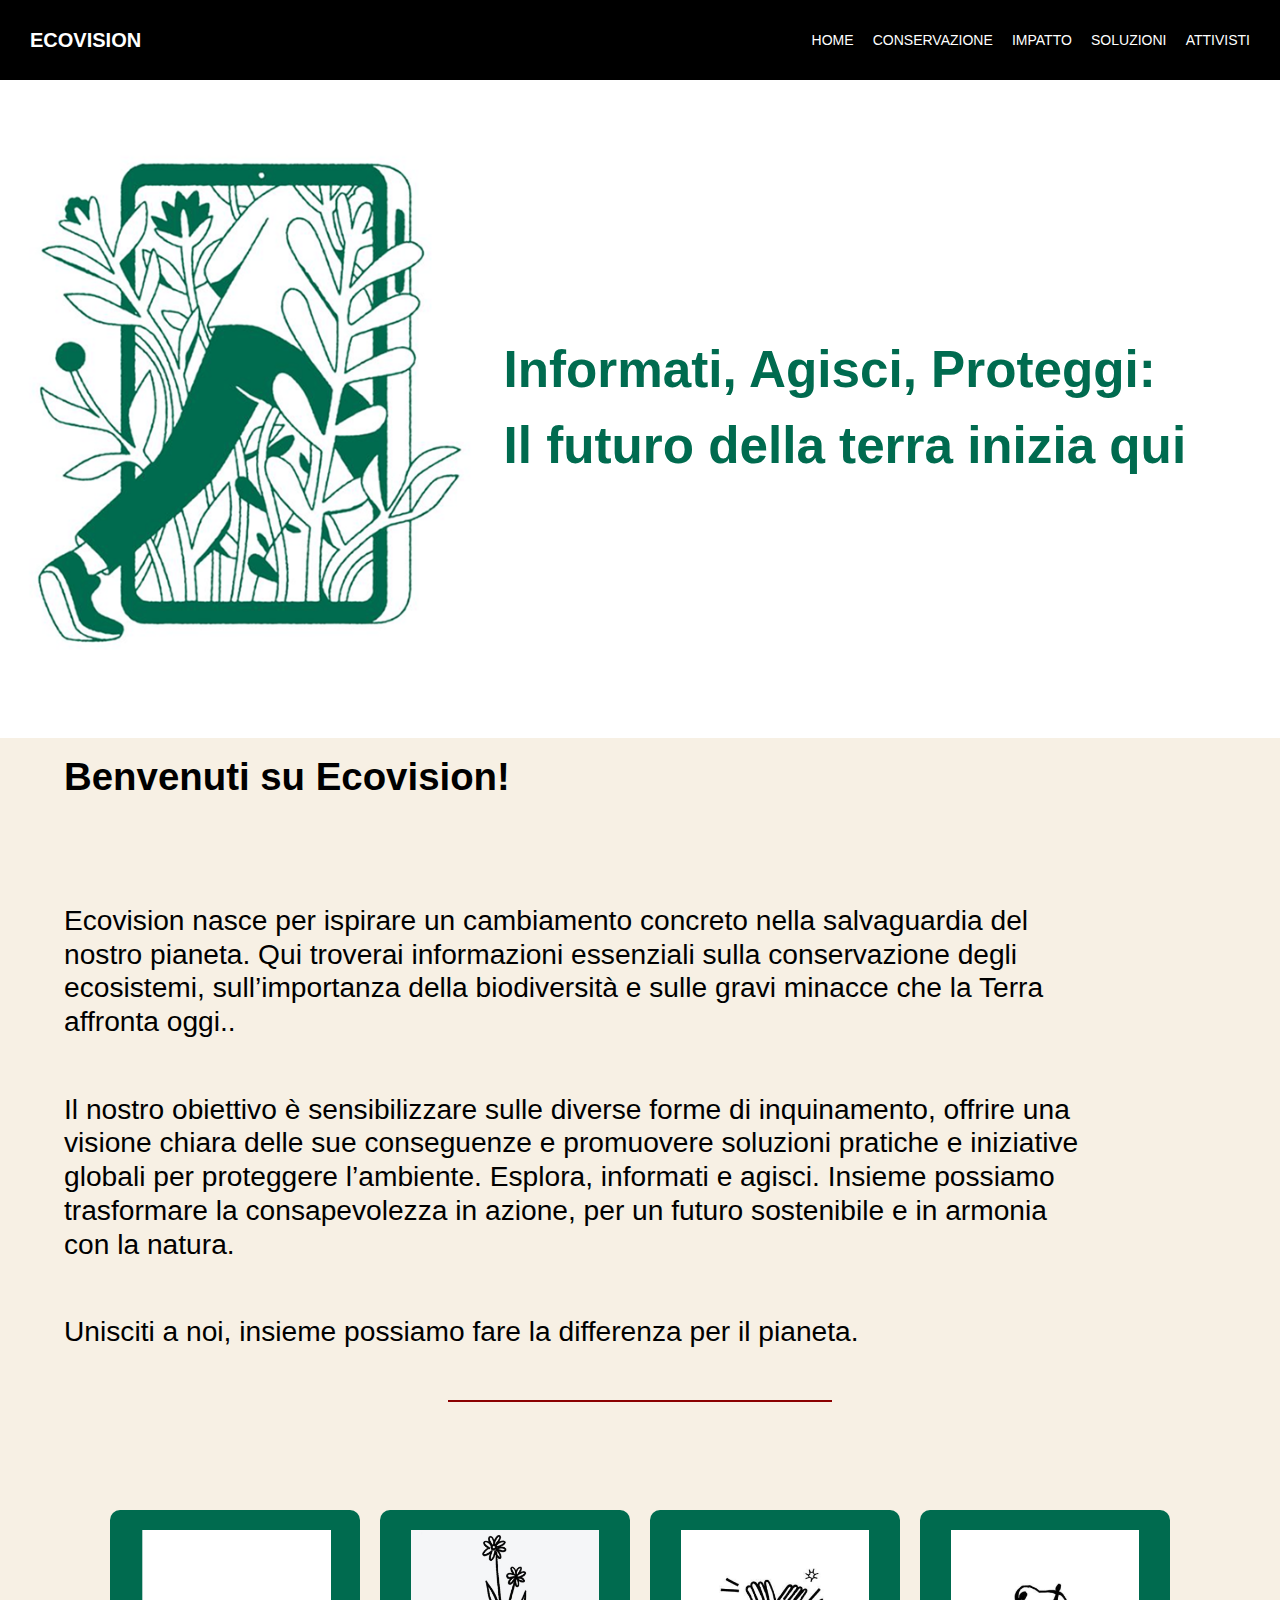
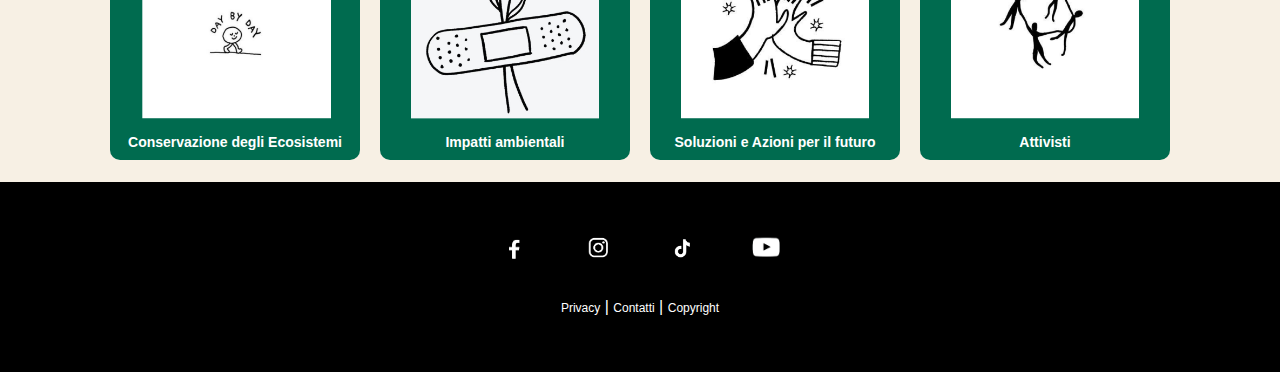
==== index.html @ 2e13fce9 "added files" ====
<!DOCTYPE html>
<html lang="en">
<head>
    <meta charset="UTF-8">
    <meta name="viewport" content="width=device-width, initial-scale=1.0">
    <title>Ecovision</title>
    <link rel="stylesheet" href="css/style.css">
    <link href="https://indestructibletype.com/Jost.html" rel="stylesheet">
</head>
    <section class="hero">
        <img src="img/sfondo.png" alt="">
        
        <div class="text">
            <p>Informati, Agisci, Proteggi:<br>Il futuro della terra inizia qui</p>
      </div>
    </section>
    </body>
    </html>

  <!-- Header -->
  <header>
    <div class="logo-container">
        <a href="index.html" class="logo-link">
            <div class="logo">ECOVISION</div>
        </a>
    </div>

    <nav>
        <ul class="nav-links">
            <li><a href="index.html">HOME</a></li>
            <li><a href="secondapagina.html">CONSERVAZIONE</a></li>
            <li><a href="terzapagina.html">IMPATTO</a></li>
            <li><a href="quartapagina.html">SOLUZIONI</a></li>
            <li><a href="quintapagina.html">ATTIVISTI</a></li>
        </ul>
        <div class="menu-toggle">&#9776;</div>
    </nav>
</header>





    <!-- Contenuto Principale -->
    <main class="main-wrapper">
        <h2>Benvenuti su Ecovision!</h2>

        <div class="testo-p"></div>
        <p>
            Ecovision nasce per ispirare un cambiamento concreto nella salvaguardia del nostro pianeta. Qui troverai informazioni essenziali sulla conservazione degli ecosistemi, sull’importanza della biodiversità e sulle gravi minacce che la Terra affronta oggi..
        </p>
        
        <p>
            Il nostro obiettivo è sensibilizzare sulle diverse forme di inquinamento, offrire una visione chiara delle sue conseguenze e promuovere soluzioni pratiche e iniziative globali per proteggere l’ambiente.
            Esplora, informati e agisci. Insieme possiamo trasformare la consapevolezza in azione, per un futuro sostenibile e in armonia con la natura. 
        </p>

        <p>
            Unisciti a noi, insieme possiamo fare la differenza per il pianeta.
        </p>


        <div class="separator"></div>
    </main>

<!-- Sezioni -->
<div class="grid-container">

    <div class="box">
        <a href="secondapagina.html">
            <div class="box-image">
                <img src="img/1conservazione.png" alt="Conservazione degli ecosistemi">
                <h3>Conservazione degli Ecosistemi</h3>
            </div>
        </a>
    </div>

    <div class="box">
        <a href="terzapagina.html">
            <div class="box-image">
                <img src="img/2impatti.png" alt="Impatti ambientali">
                <h3>Impatti ambientali</h3>
            </div>
        </a>
    </div>

    <div class="box">
        <a href="quartapagina.html">
            <div class="box-image">
                <img src="img/3soluzioni.png" alt="Soluzioni e Azioni">
                <h3>Soluzioni e Azioni per il futuro</h3>
            </div>
        </a>
    </div>

    <div class="box">
        <a href="quintapagina.html">
            <div class="box-image">
                <img src="img/4attivisti.png" alt="Attivisti">
                <h3>Attivisti</h3>
            </div>
        </a>
    </div>

</div>
   

    <!-- Footer -->
    <footer>
        <div class="social-icons">
            <a href="https://www.facebook.com" target="_blank">
                <img src="img/facebook.png" alt="0">
            </a>
            <a href="https://www.instagram.com" target="_blank">
                <img src="img/instagram.png" alt="0">
            </a>
            <a href="https://www.tiktok.com" target="_blank">
                <img src="img/tiktok.png" alt="0">
            </a>
            <a href="https://www.youtube.com" target="_blank">
                <img src="img/youtube.png" alt="0">
            </a>
        </div>
        <div class="footer-links">
            <a href="https://www.privacypolicies.com/live/">Privacy</a> | <a href="https://www.termsfeed.com/contact/">Contatti</a> | <a href="https://www.copyright.gov/">Copyright</a>
        </div>
    </footer>

    <script>
        // Menu mobile toggle
        document.querySelector('.menu-toggle').addEventListener('click', function() {
            document.querySelector('.nav-links').classList.toggle('active');
        });
    </script>

</body>
</html>
---- css/style.css ----
/* Reset */
•⁠  ⁠{
    margin: 0;
    padding: 0;
    box-sizing: border-box;
    font-family: "jost", sans-serif;
    
}

/* Header */
header {
    background: black;
    color: white;
    display: flex;
    justify-content: space-between; /* Logo a sinistra, menu a destra */
    align-items: center;
    padding: 15px 30px;
    position: fixed;
    width: 100%;
    top: 0;
    z-index: 1000;
    box-sizing: border-box;
}

/* Logo + Freccia (cliccabili insieme) */
.logo-link {
    display: flex;
    align-items: center;
    text-decoration: none;
}

/* Stile Freccia */
.freccia1 img {
    max-width: 20px;
    height: auto;
    margin-right: 10px;
    transition: transform 0.3s ease;
}

/* Stile Logo */
.logo {
    font-size: 20px;
    font-weight: bold;
    color: #ffff;
    
}

/* Navbar */
nav {
    display: flex;
    align-items: center;
    justify-content: flex-end;
    width: 100%;
}

/* Menu di navigazione */
.nav-links {
    display: flex;
    gap: 1.5vw; /* Spazio tra i link */
    white-space: nowrap;
}

.nav-links li {
    list-style: none;
}

.nav-links li a {
    color: white;
    text-decoration: none;
    font-size: 14px;
}

/* Menu Toggle (per dispositivi mobili) */
.menu-toggle {
    display: none;
    font-size: 26px;
    cursor: pointer;
    color: white;
    margin-left: auto;
    margin-top: -50px;
}

/* Media Query per dispositivi mobili */
@media (max-width: 768px) {
    header {
        padding: 10px 20px; /* Ridurre il padding per schermi più piccoli */
        flex-direction: column; /* Cambia la direzione in colonna */
        align-items: flex-start; /* Allinea a sinistra */
    }

    /* Logo e Freccia */
    .logo-container {
        margin-bottom: 10px; /* Aggiungi margine tra logo e menu */
        margin-top: 10px;
    }

    /* Menu di navigazione */
    .nav-links {
        flex-direction: column; /* Dispone il menu in colonna */
        gap: 1rem; /* Riduci lo spazio tra i link */
        align-items: center; /* Centra i link */
        width: 100%; /* Il menu prende tutta la larghezza */
        margin-top: 10px;
    }

    .nav-links li a {
        font-size: 16px; /* Aumenta la dimensione dei link su mobile */
    }

    /* Mostra il menu toggle su dispositivi mobili */
    .menu-toggle {
        display: block;
        margin-left: auto;
    }

    .nav-links {
        display: none; /* Nasconde il menu */
    }

    /* Mostra il menu quando il toggle è attivato */
    .nav-links.active {
        display: flex;
    }
}

.hero {
    position: relative;
    width: 100%;
    height: 100%;
   
}

body {
    background-color: #f7f0e4;
    margin: 0;
    font-family: "jost", sans-serif;
    
}

img {
    max-width: 100%;
}

.hero img {
    width: 100%;
    height: 100%;
    object-fit: cover;
    margin-top: 50px;
}

.hero .text {
    position: absolute;
    right: 10vw; /* Usa unità relative per la posizione */
    top: 55%;
    transform: translateY(-50%);
    margin: 0; /* Rimuove il margine che può creare problemi */
    
    color: #006B4F;
    padding: 2vw 4vw; /* Adatta il padding allo schermo */
    border-radius: 3vw;
    max-width: 40vw; /* Impedisce che diventi troppo largo */
    width: auto; /* Permette al contenuto di adattarsi */
    white-space: nowrap;
    

    display: flex;
    flex-direction: column;
    align-items: center;
    justify-content: center;
    text-align: center;
}
 

.hero .text p {
    font-size: 4vw; /* Anche il testo si adatta */
    font-weight: bold;
    line-height: 1.5;
    margin: 0;
}





/* Contenuto Principale */
main {
    min-height: 100vh;
    display: flex;
    flex-direction: column;
    justify-content: center; /* Centra verticalmente */
    align-items: left; /* Centra orizzontalmente */
    padding: 2vw 0vw; /* Adatta lo spazio ai lati */
    text-align: left;
}

/* Titolo principale */
h2 {
    font-size: 3vw; /* Adatta la dimensione del titolo */
    font-weight: bold;
    margin-bottom: 6vw;
    margin-top: -4vw;
}

/* Paragrafi */
p {
    font-size: 2.2vw; /* Si ridimensiona con lo schermo */
    max-width: 80vw; /* Impedisce che il testo diventi troppo largo */
    line-height: 1.2;
    text-align: left; /* Mantiene leggibilità */
    margin-bottom: 2vw;
}

/* Separatore */
.separator {
    width: 30vw; /* Adatta la larghezza al viewport */
    height: 2px;
    background: darkred;
    margin: 2vw auto;
}

/* Wrapper principale */
.main-wrapper {
    padding: 5vw; /* Usa unità relative per un migliore adattamento */
}
.evidenziato{
    color: red;
    font-weight: bold;
}

/* Sezioni */

.grid-container {
    max-width: 1200px;
    margin: 0 auto;
    padding: 20px;
    display: flex;
    justify-content: center;
    gap: 20px;
    flex-wrap: wrap;
    
}

.box {
    width: 250px;
    height: 250px;
    position: relative; /* Importante per posizionare il testo sopra */
    display: flex;
    align-items: center;
    justify-content: center;
    
}

.box-image {
    width: 100%;
    height: 100%;
    position: relative;
    
    
}

.box-image img {
    width: 100%;
    height: 100%;
    object-fit: cover; /* Adatta l'immagine senza distorsioni */
    border-radius: 10px; /* Angoli arrotondati */
}

.box-image h3 {
    position: absolute;
    bottom: -10px;
    left: 50%;
    transform: translateX(-50%);
    width: 100%;
    color: white;
    padding: 10px 0;
    text-align: center;
    font-size: 14px;
    
  
}



/* Footer */ù
html, body {
    height: 100%;
    margin: 0;
    padding: 0;
    display: flex;
    flex-direction: column;
}
main {
    flex-grow: 1;
    min-height: calc(100vh - 150vh);
    padding-bottom: 50px;
    
    

}
footer {
    background: black;
    color: white;
    text-align: center;
    padding: 20px 0;
    height: auto; /*grandezza blocco footer*/
    min-height: 150px;
    display: flex;
    flex-direction: column;
    align-items: center;
    width: 100%;
    
    
    
}


.social-icons {
    justify-content: center;
    align-items: center;
    padding-top: 10%; 
    padding: 30px;
    display: flex;
    gap: 20%;
    font-size: 20px;
    margin: 0px 20px;
    cursor: pointer;
  
}
.social-icons img {
    width: 70px;
    height: auto;
}



.footer-links a {
    color: white;
    text-decoration: none;
    font-size: 12px;
}

/* Responsive Design */
@media screen and (min-width:1000px) {
    .text-6 {
       top: 55%;
    }

 
}

@media screen and (max-width: 768px) {
  

    .hero {
        flex-direction: column;
        text-align: center;
    }

    .hero-image {
        width: 80%;
    }

    .hero-text {
        margin: 20px 0 0 0;
    }
    .text-6 {
        top: 35%;
        width: 100%;
        
        
    }
     .text-5 {
        width: 20px;
    }
}


seconda pagina

.hero-2 {
    position: relative;
}

.hero-2 img {
    width: 100%;
    height: 100px;
    object-fit: cover;
}

.text-2 {
    position: absolute;
    top: 58%;
    left: 50%;
    transform: translate(-50%, -50%);
    
    color: #FBD5F6;
    padding: 2vw 4vw; /* Adatta il padding */
    border-radius: 1vw;
    max-width: 80%; /* Impedisce che diventi troppo largo */
    width: auto;
    
    display: flex;
    flex-direction: column;
    align-items: center;
    text-align: center;
    font-size: 3vw; /* Si ridimensiona dinamicamente */
}

.megafono {
    margin-bottom: -12%;
}


terza pagina

.hero-3 {
    position: relative;
}

.hero-3 img {
    width: 100%;
    height: 100px;
    object-fit: cover;
}

.text-3 {
    position: absolute;
    top: 50%; /* Cambia questo valore per spostare la scritta in alto o in basso */
    left: 50%; /* Centra il testo orizzontalmente */
    transform: translate(-50%, -50%); /* Mantiene il centro esatto */
    
    
    padding: 20px 40px;
    border-radius: 10px;
    width: auto;
    height: auto;
    
    display: flex;
    flex-direction: column;
    align-items: center;
    text-align: center;
    font-size: 50px;
}

.hero .text-2 h30 {
    color: #d4ffce;
    font-size: 5.2vw; /* Si ridimensiona dinamicamente */
    font-weight: bold;
    margin-bottom: 1vw;
    
}

quarta pagina
.hero-4 {
    position: relative;
}

.hero-4 img {
    width: 100%;
    height: 100px;
    object-fit: cover;
}

.text-4 {
    position: absolute;
    top: 50%; /* Cambia questo valore per spostare la scritta in alto o in basso */
    left: 50%; /* Centra il testo orizzontalmente */
    transform: translate(-50%, -50%); /* Mantiene il centro esatto */
    
    color: #F3CD56;
    padding: 20px 40px;
    border-radius: 10px;
    width: auto;
    height: auto;
    
    display: flex;
    flex-direction: column;
    align-items: center;
    text-align: center;
    font-size: 50px;
}

.hero .text-2 h40 {
    color: #F3CD56;
    font-size: 5vw; /* Si ridimensiona dinamicamente */
    font-weight: bold;
    margin-bottom: 1vw;
    
}

Quinta pagina


.text-5 {
    position: absolute;
    top: 50%; /* Cambia questo valore per spostare la scritta in alto o in basso */
    left: 50%; /* Centra il testo orizzontalmente */
    transform: translate(-50%, -50%); /* Mantiene il centro esatto */
    
    color: #37C1EA;
    padding: 20px 40px;
    border-radius: 10px;
    width: auto;
    height: auto;
    
    display: flex;
    flex-direction: column;
    align-items: center;
    text-align: center;
    font-size: 50px;
}

.hero .text-2 h50 {
    color: #37C1EA;
    font-size: 5vw; /* Si ridimensiona dinamicamente */
    font-weight: bold;
    margin-bottom: 1vw;
    
}

.grid-container200 {
    max-width: 1200px;
    margin: 0 auto;
    padding: 20px;
    display: flex;
    justify-content: center;
    gap: 20px;
    flex-wrap: wrap;
    
}

.box200 {
    width: 250px;
    height: 250px;
    position: relative; /* Importante per posizionare il testo sopra */
    display: flex;
    align-items: center;
    justify-content: center;
    margin-top: 20%;
    
}

.box-image200 {
    width: 100%;
    height: 100%;
    position: relative;
}

.box-image200 img {
    width: 100%;
    height: 100%;
    object-fit: cover; /* Adatta l'immagine senza distorsioni */
    border-radius: 10px; /* Angoli arrotondati */
}

.box-image200 h3 {
    position: absolute;
    bottom: -12px;
    left: 50%;
    transform: translateX(-50%);
    width: 100%;
    color: #262626;
    padding: 10px 0;
    text-align: center;
    font-size: 16px;
    font-weight: bold;
    border-bottom-left-radius: 10px;
    border-bottom-right-radius: 10px;
}

.megafono5 img {
     width: 100%;
     height: auto;
     display: block;
     margin-bottom: -6vw;
     
}


sesta/settima/ottava/nona pagina
.hero-6 {
    position: relative;
    width: 100%;
    height: 700%;
}
.hero-6 img {
    width: 100%;
    height: 100%;
    object-fit: cover;
}
.text-6 {
    position: absolute;
    top: 20%; /* Cambia questo valore per spostare la scritta in alto o in basso */
    left: 50%; /* Centra il testo orizzontalmente */
    transform: translate(-50%, -50%); /* Mantiene il centro esatto */
    
    color: #F89500; 
    text-align: center;
    width: 80%;
    transition: top 0.5s linear;
}

.hero .text-2 h60 {
    color: #F89500;
    font-size: 5vw; /* Si ridimensiona dinamicamente */
    font-weight: bold;
    margin-bottom: 1vw;
    
}
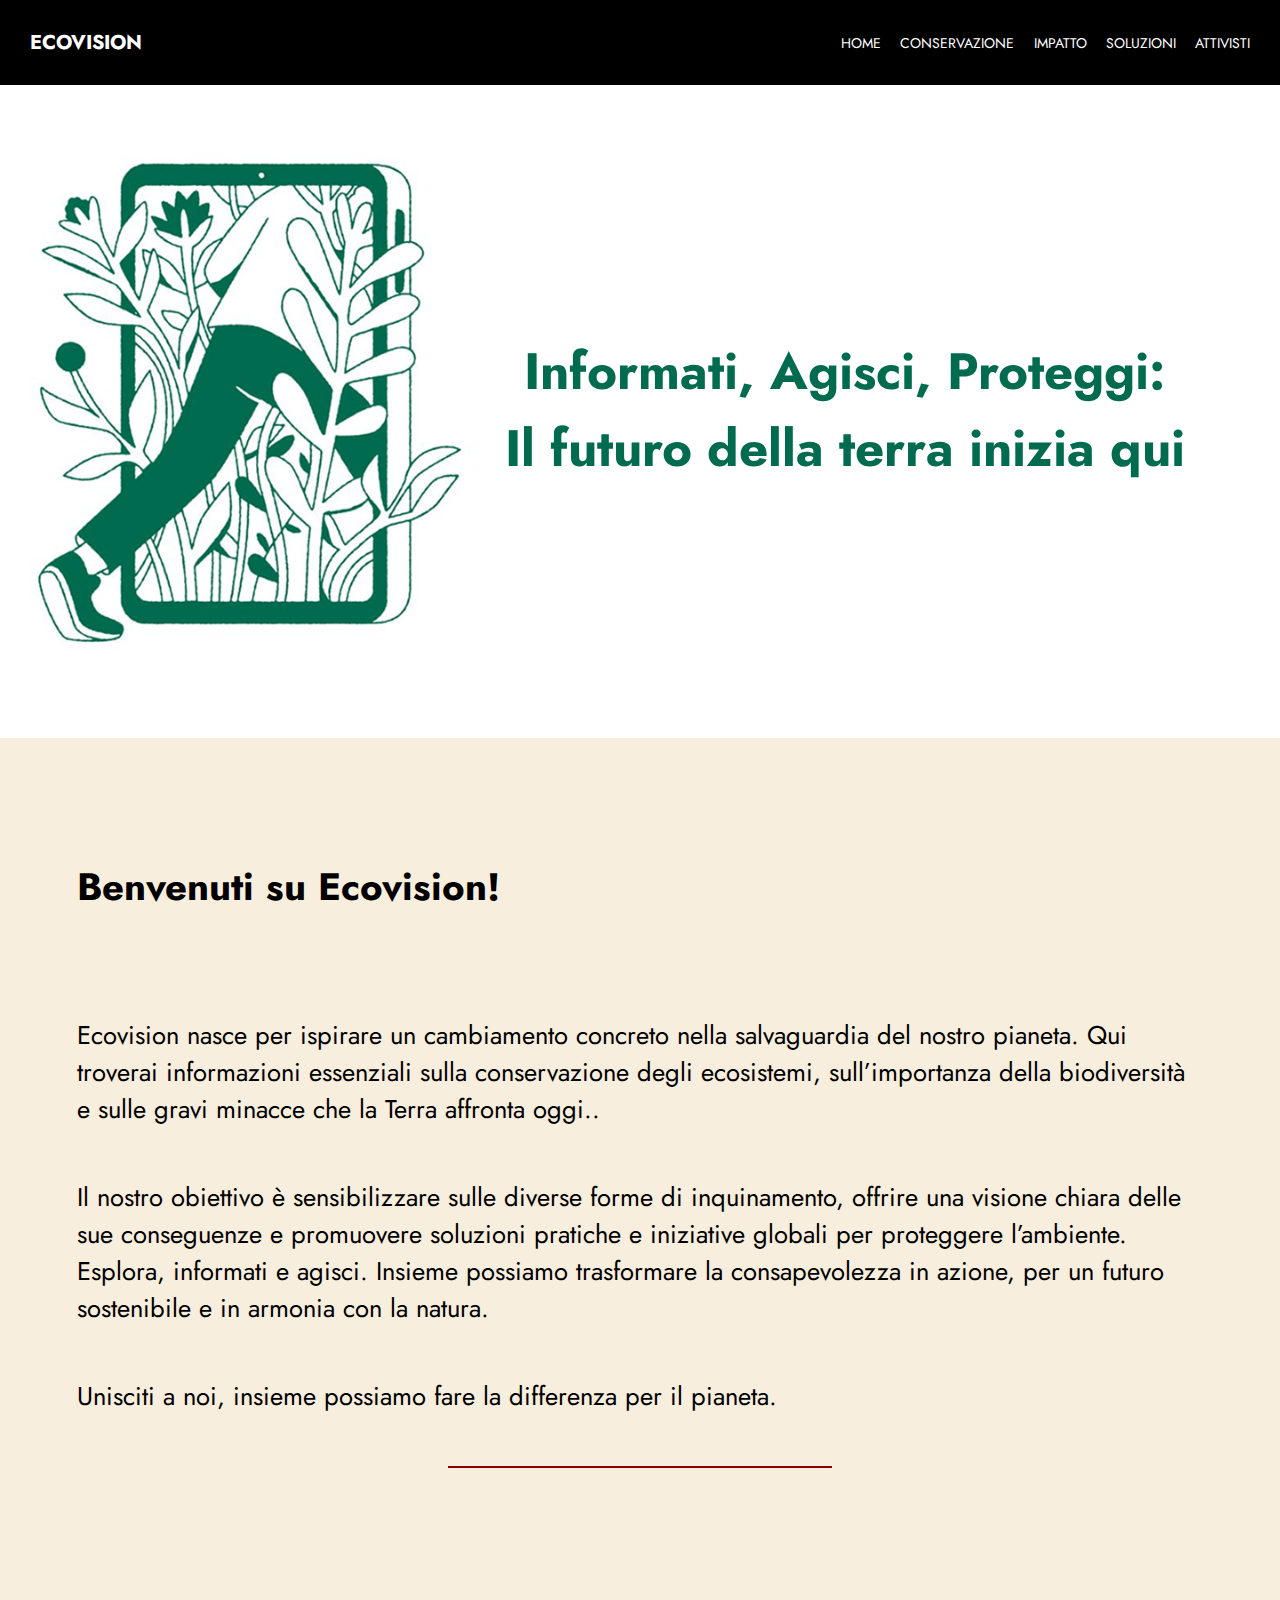
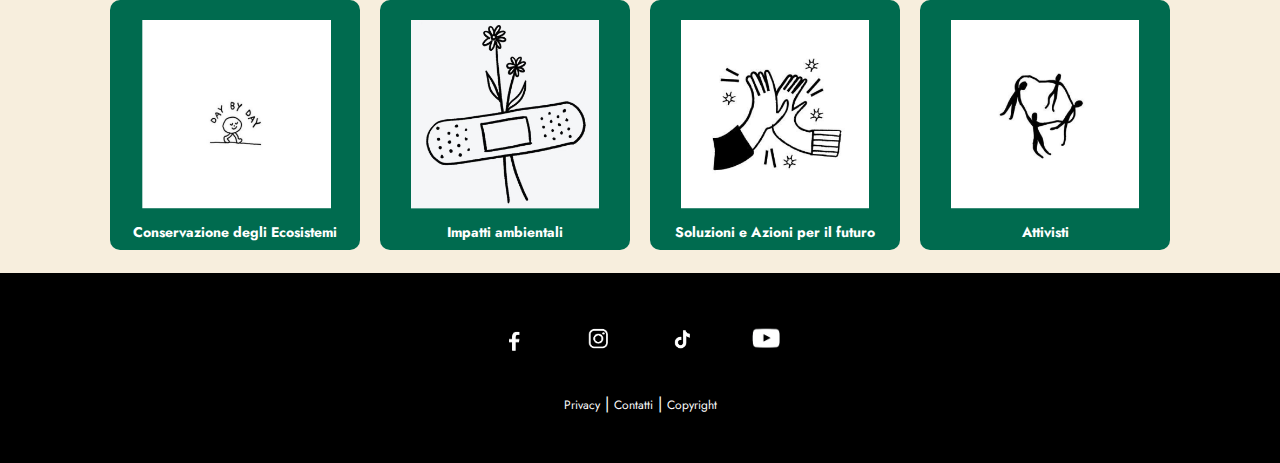
==== commit d571233b: "adjusted ui" ====
--- a/index.html
+++ b/index.html
@@ -5,7 +5,7 @@
     <meta name="viewport" content="width=device-width, initial-scale=1.0">
     <title>Ecovision</title>
     <link rel="stylesheet" href="css/style.css">
-    <link href="https://indestructibletype.com/Jost.html" rel="stylesheet">
+    
 </head>
     <section class="hero">
         <img src="img/sfondo.png" alt="">
--- a/css/style.css
+++ b/css/style.css
@@ -3,8 +3,24 @@
     margin: 0;
     padding: 0;
     box-sizing: border-box;
-    font-family: "jost", sans-serif;
-    
+    font-family: "Jost", sans-serif;
+    
+}
+
+@font-face {
+    font-family: 'Jost';
+    src: url('../font/Jost-400-Book.otf'),
+         url('../font/Jost-400-Book.ttf');
+    font-weight: normal;
+    font-style: normal;
+}
+
+@font-face {
+    font-family: 'Jost';
+    src: url('../font/Jost-700-Bold.otf'),
+         url('../font/Jost-700-Bold.ttf');
+    font-weight: bold;
+    font-style: normal;
 }
 
 /* Header */
@@ -22,7 +38,7 @@
     box-sizing: border-box;
 }
 
-/* Logo + Freccia (cliccabili insieme) */
+/* Logo + Freccia (clickabili insieme) */
 .logo-link {
     display: flex;
     align-items: center;
@@ -131,7 +147,7 @@
 }
 
 body {
-    background-color: #f7f0e4;
+    background-color: #F7EEDD; 
     margin: 0;
     font-family: "jost", sans-serif;
     
@@ -161,19 +177,17 @@
     max-width: 40vw; /* Impedisce che diventi troppo largo */
     width: auto; /* Permette al contenuto di adattarsi */
     white-space: nowrap;
-    
-
     display: flex;
     flex-direction: column;
     align-items: center;
     justify-content: center;
     text-align: center;
+    font-weight: bolder;
 }
  
 
 .hero .text p {
-    font-size: 4vw; /* Anche il testo si adatta */
-    font-weight: bold;
+    font-size: 4vw; /* Anche il testo si adatta */ 
     line-height: 1.5;
     margin: 0;
 }
@@ -195,19 +209,19 @@
 
 /* Titolo principale */
 h2 {
-    font-size: 3vw; /* Adatta la dimensione del titolo */
+     /* Adatta la dimensione del titolo */
     font-weight: bold;
     margin-bottom: 6vw;
-    margin-top: -4vw;
+    margin-top: 3vw;
 }
 
 /* Paragrafi */
-p {
-    font-size: 2.2vw; /* Si ridimensiona con lo schermo */
+.testo-p {
+     /* Si ridimensiona con lo schermo */
     max-width: 80vw; /* Impedisce che il testo diventi troppo largo */
     line-height: 1.2;
     text-align: left; /* Mantiene leggibilità */
-    margin-bottom: 2vw;
+    
 }
 
 /* Separatore */
@@ -220,7 +234,10 @@
 
 /* Wrapper principale */
 .main-wrapper {
-    padding: 5vw; /* Usa unità relative per un migliore adattamento */
+    font-size: clamp(2vw, 3vw, 20px);
+    padding: 6vw; /* Usa unità relative per un migliore adattamento */
+    margin-bottom: 1vw;
+    
 }
 .evidenziato{
     color: red;
@@ -574,6 +591,7 @@
      display: block;
      margin-bottom: -6vw;
      
+     
 }
 
 
